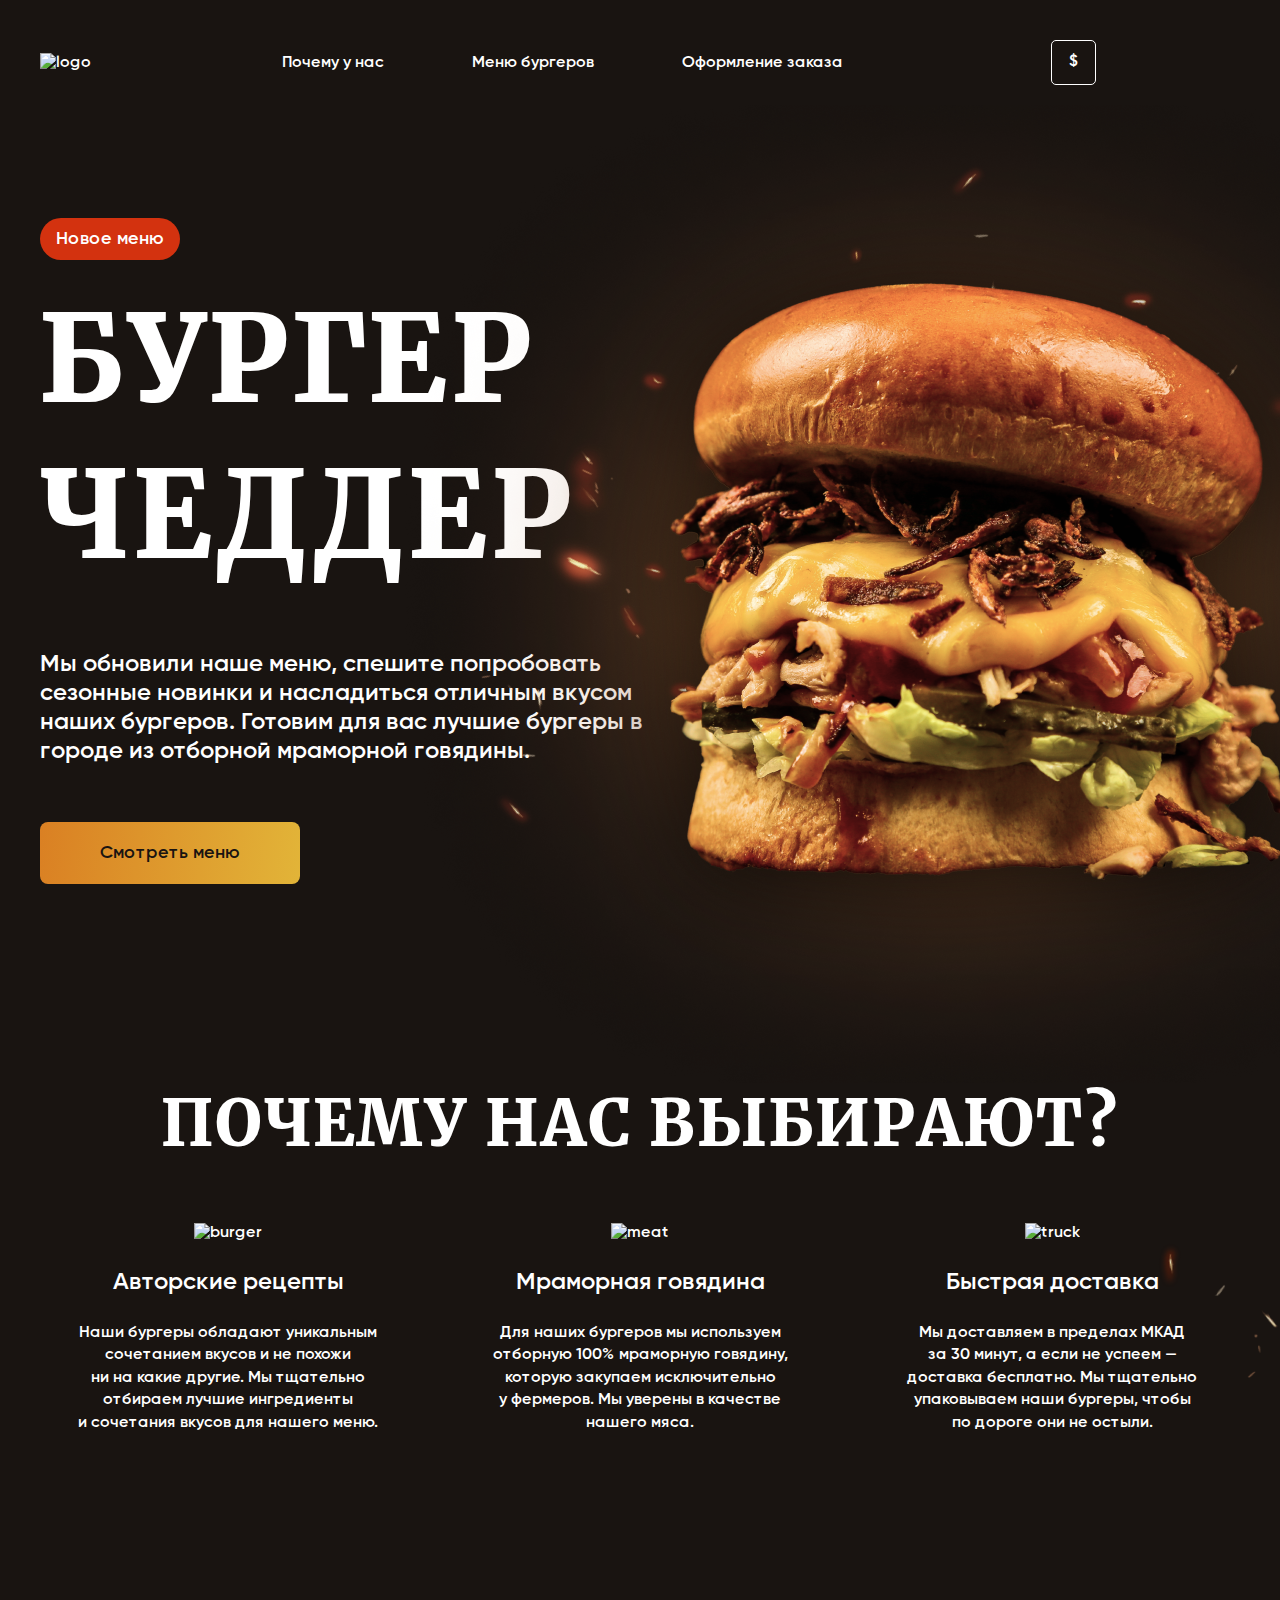
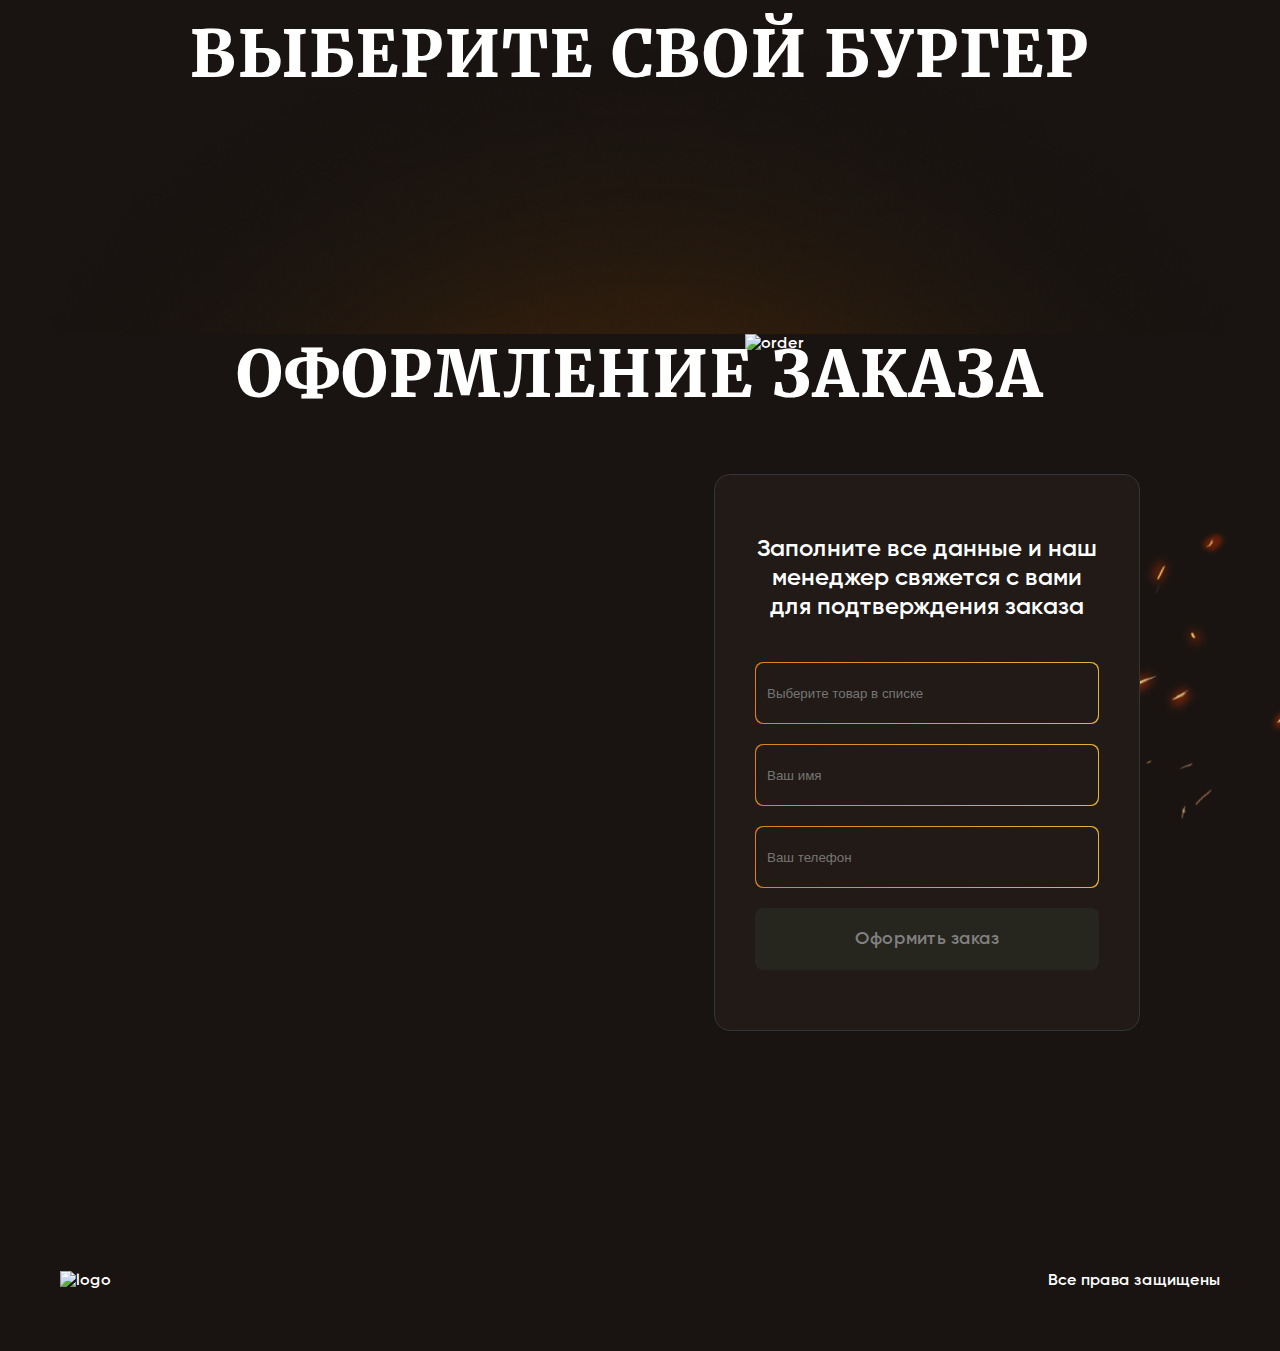
==== burgers/index.html @ 0de8d2a4 "update Burgers" ====
<!doctype html>
<html lang="en" data-critters-container>
<head>
  <meta charset="utf-8">
  <title>Burger House</title>
  <base href="/burgers/">
  <meta name="viewport" content="width=device-width, initial-scale=1">
  <link rel="icon" type="image/x-icon" href="favicon.ico">
<style>html{box-sizing:border-box}*,:after,:before{box-sizing:inherit;margin:0;padding:0}@font-face{font-family:Gilroy;src:url("./media/Gilroy-Semibold-ATRPHVXZ.ttf")}body{background-color:#191411;font-family:Gilroy,sans-serif;color:#fff}
</style><link rel="stylesheet" href="styles-APVLTQYB.css" media="print" onload="this.media='all'"><noscript><link rel="stylesheet" href="styles-APVLTQYB.css"></noscript></head>
<body>
  <app-root></app-root>
<script src="polyfills-LZBJRJJE.js" type="module"></script><script src="main-N4HAPNLY.js" type="module"></script></body>
</html>
---- burgers/styles-APVLTQYB.css ----
html{box-sizing:border-box}*,:after,:before{box-sizing:inherit;margin:0;padding:0}@font-face{font-family:Gilroy;src:url("./media/Gilroy-Semibold-ATRPHVXZ.ttf")}@font-face{font-family:Merriweather;src:url("./media/Merriweather-Black-36DOVHEN.ttf")}body{background-color:#191411;font-family:Gilroy,sans-serif;color:#fff}.button{padding:19px 50px;background:linear-gradient(96deg,#DA8023 0%,#E2B438 100%);border-radius:8px;font-family:Gilroy,sans-serif;font-size:18px;color:#191411;border:none;width:260px;height:62px;cursor:pointer;display:flex;align-items:center;justify-content:center;outline:none}.button:hover{background:linear-gradient(96deg,#ac6115 0%,#9e7a19 100%)}.button:disabled{cursor:not-allowed;color:gray;background:#3434}.container{max-width:1200px;margin:0 auto}.common-title{text-align:center;font-family:Merriweather,sans-serif;font-size:64px;font-style:80px;line-height:normal;letter-spacing:1.92px;text-transform:uppercase}.header{padding:40px 0}
---- burgers/styles-APVLTQYB.css ----
html{box-sizing:border-box}*,:after,:before{box-sizing:inherit;margin:0;padding:0}@font-face{font-family:Gilroy;src:url("./media/Gilroy-Semibold-ATRPHVXZ.ttf")}@font-face{font-family:Merriweather;src:url("./media/Merriweather-Black-36DOVHEN.ttf")}body{background-color:#191411;font-family:Gilroy,sans-serif;color:#fff}.button{padding:19px 50px;background:linear-gradient(96deg,#DA8023 0%,#E2B438 100%);border-radius:8px;font-family:Gilroy,sans-serif;font-size:18px;color:#191411;border:none;width:260px;height:62px;cursor:pointer;display:flex;align-items:center;justify-content:center;outline:none}.button:hover{background:linear-gradient(96deg,#ac6115 0%,#9e7a19 100%)}.button:disabled{cursor:not-allowed;color:gray;background:#3434}.container{max-width:1200px;margin:0 auto}.common-title{text-align:center;font-family:Merriweather,sans-serif;font-size:64px;font-style:80px;line-height:normal;letter-spacing:1.92px;text-transform:uppercase}.header{padding:40px 0}
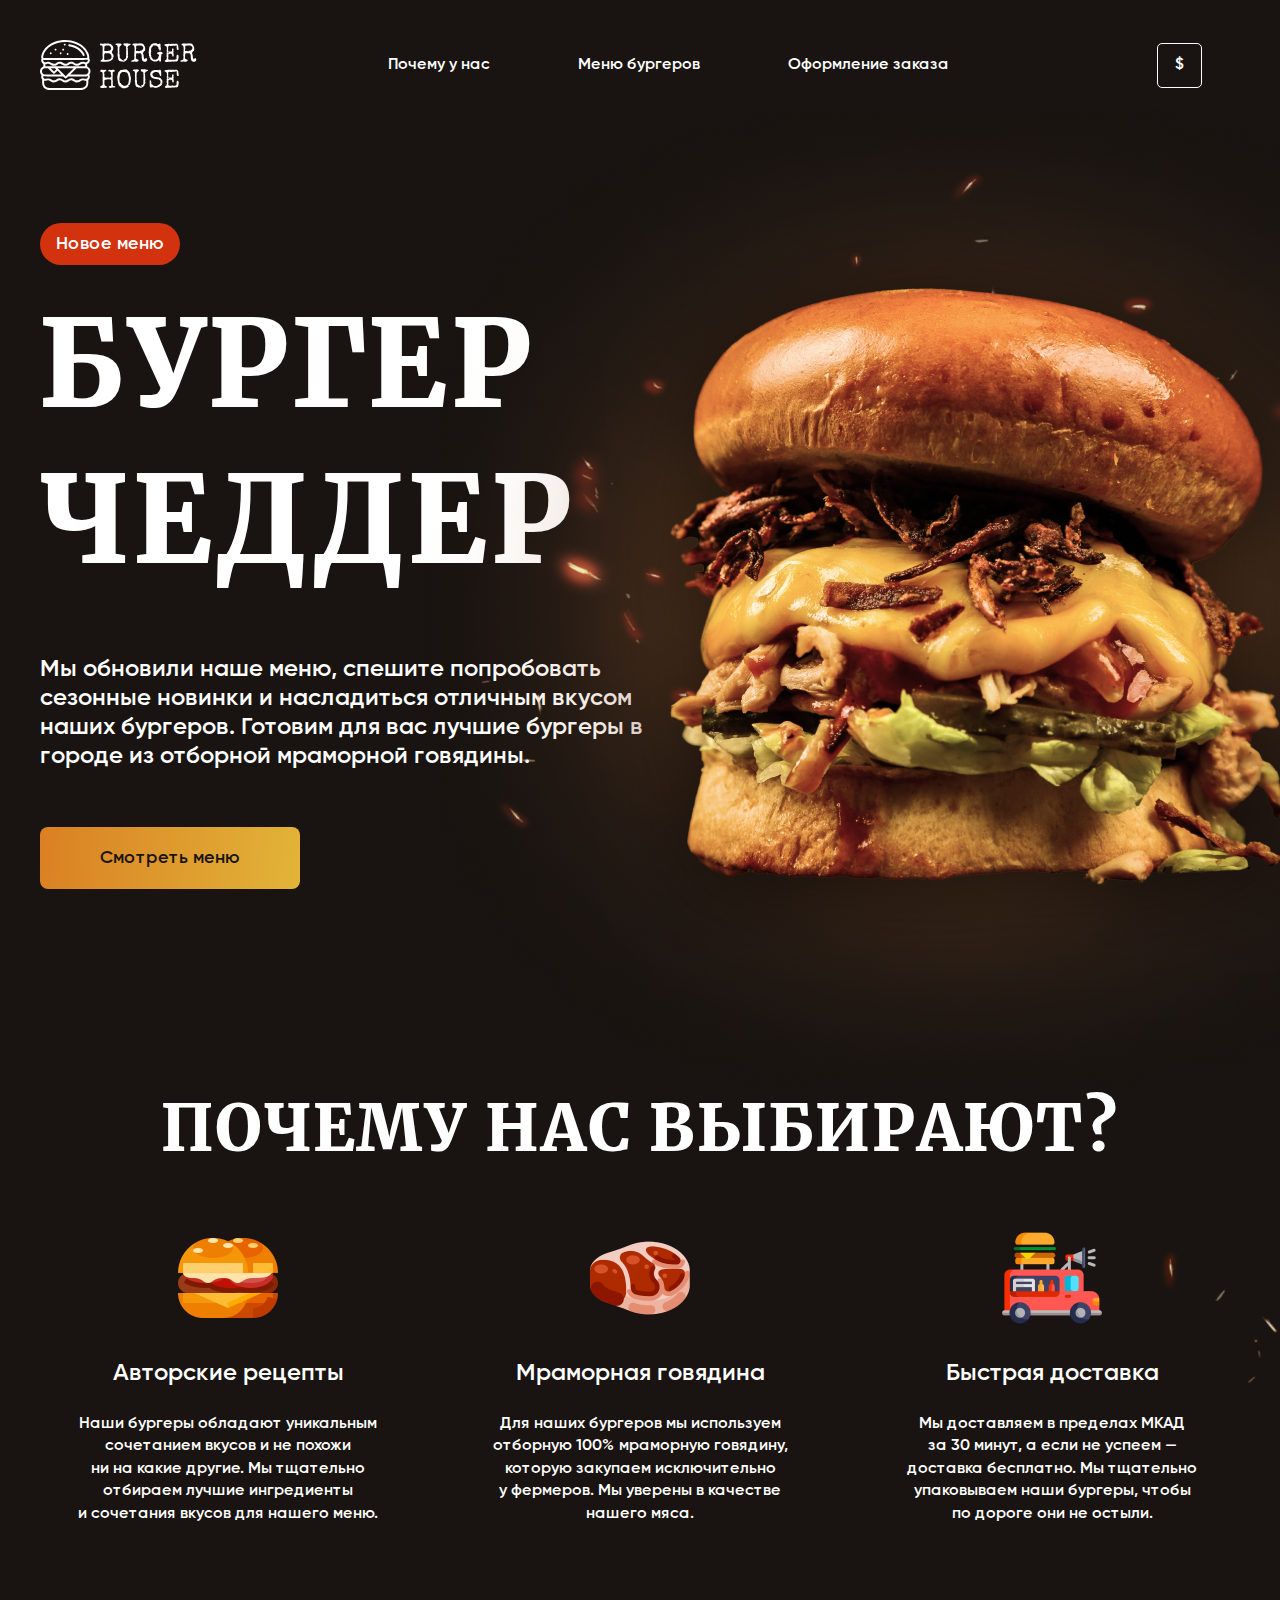
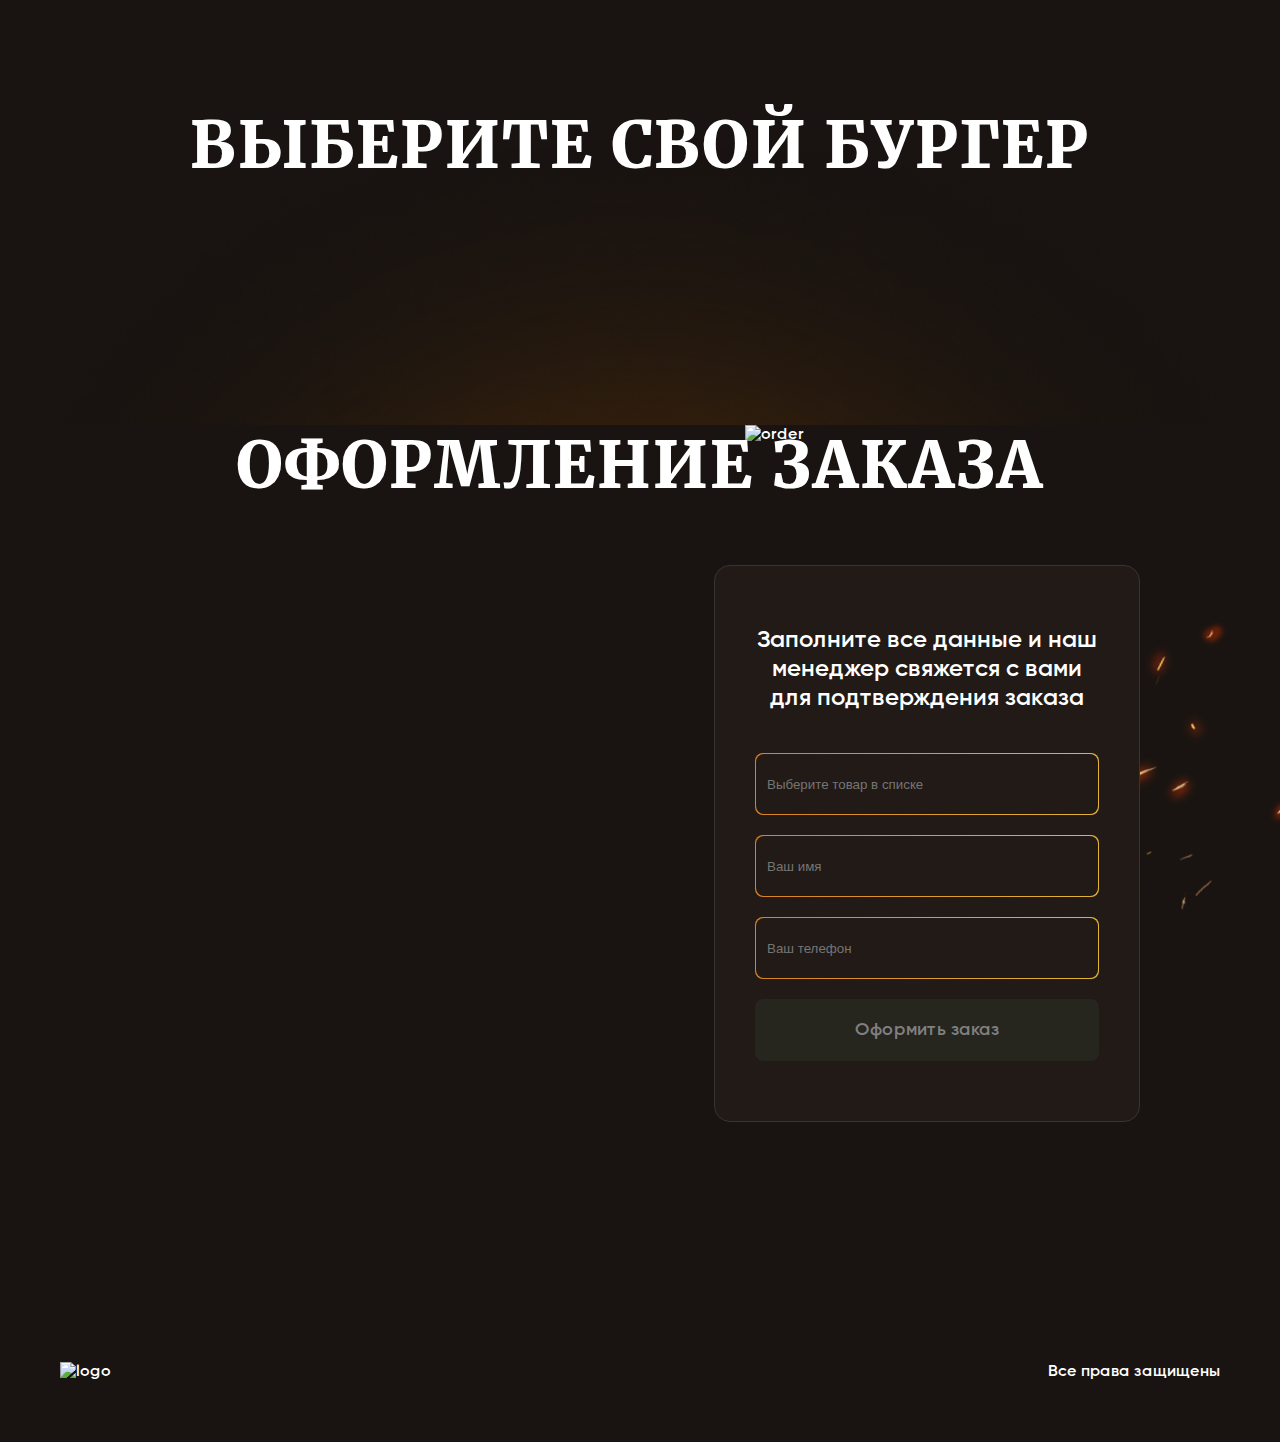
==== commit c28c58c8: "update Burgers" ====
--- a/burgers/index.html
+++ b/burgers/index.html
@@ -10,5 +10,5 @@
 </style><link rel="stylesheet" href="styles-APVLTQYB.css" media="print" onload="this.media='all'"><noscript><link rel="stylesheet" href="styles-APVLTQYB.css"></noscript></head>
 <body>
   <app-root></app-root>
-<script src="polyfills-LZBJRJJE.js" type="module"></script><script src="main-N4HAPNLY.js" type="module"></script></body>
+<script src="polyfills-LZBJRJJE.js" type="module"></script><script src="main-DJODEHQJ.js" type="module"></script></body>
 </html>
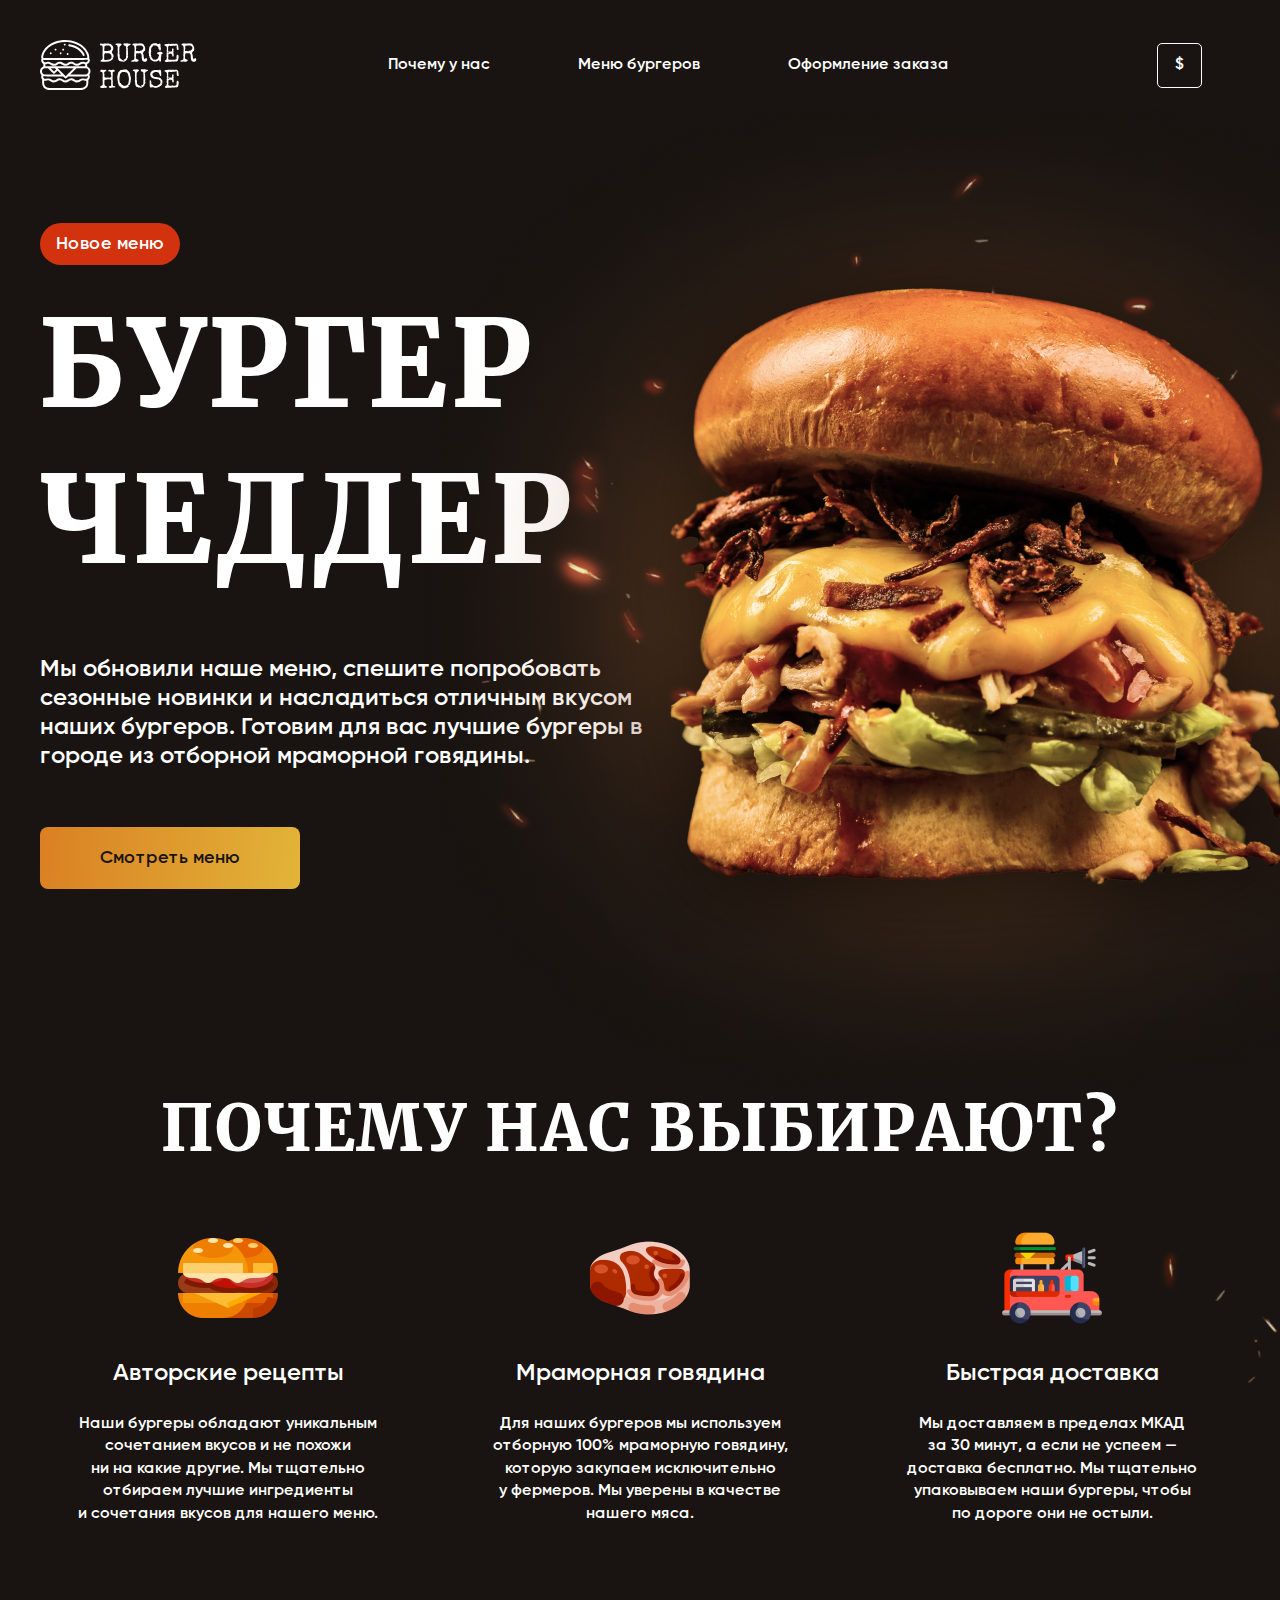
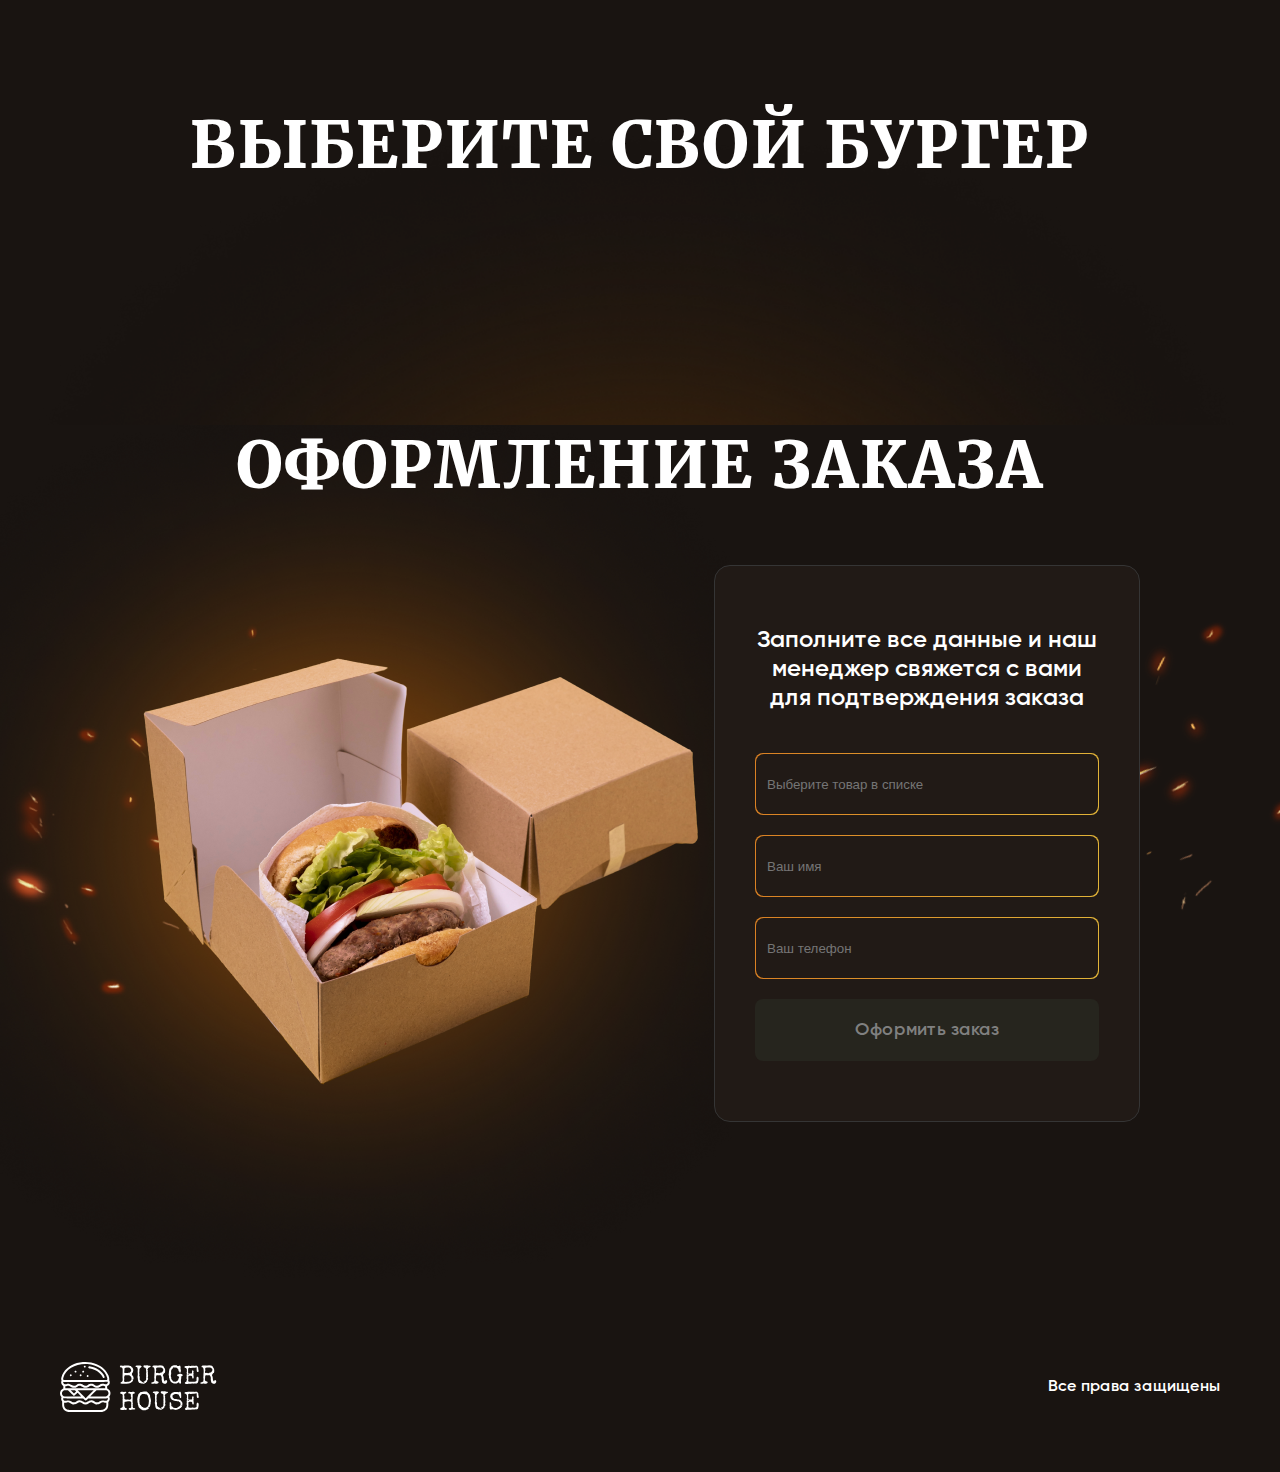
==== commit e1ab67f2: "update Burgers" ====
--- a/burgers/index.html
+++ b/burgers/index.html
@@ -10,5 +10,5 @@
 </style><link rel="stylesheet" href="styles-APVLTQYB.css" media="print" onload="this.media='all'"><noscript><link rel="stylesheet" href="styles-APVLTQYB.css"></noscript></head>
 <body>
   <app-root></app-root>
-<script src="polyfills-LZBJRJJE.js" type="module"></script><script src="main-DJODEHQJ.js" type="module"></script></body>
+<script src="polyfills-LZBJRJJE.js" type="module"></script><script src="main-35AB76JR.js" type="module"></script></body>
 </html>
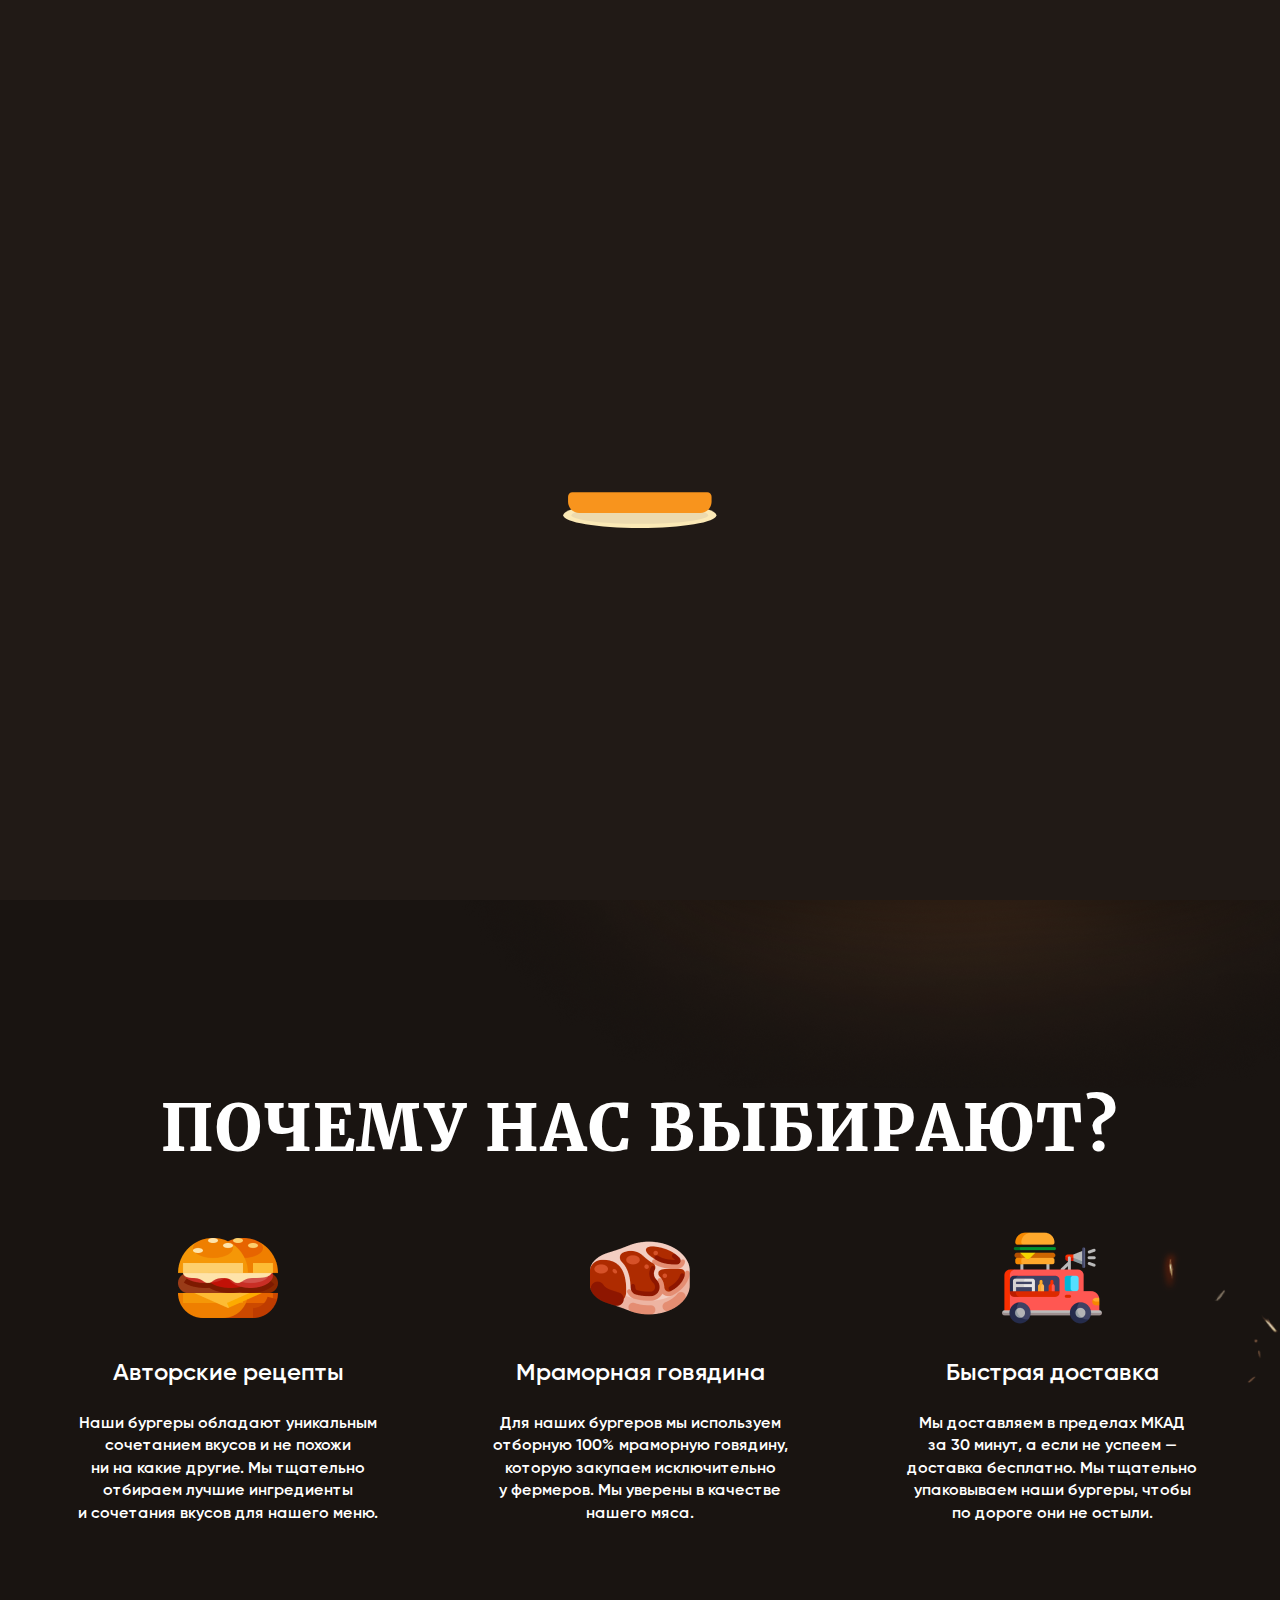
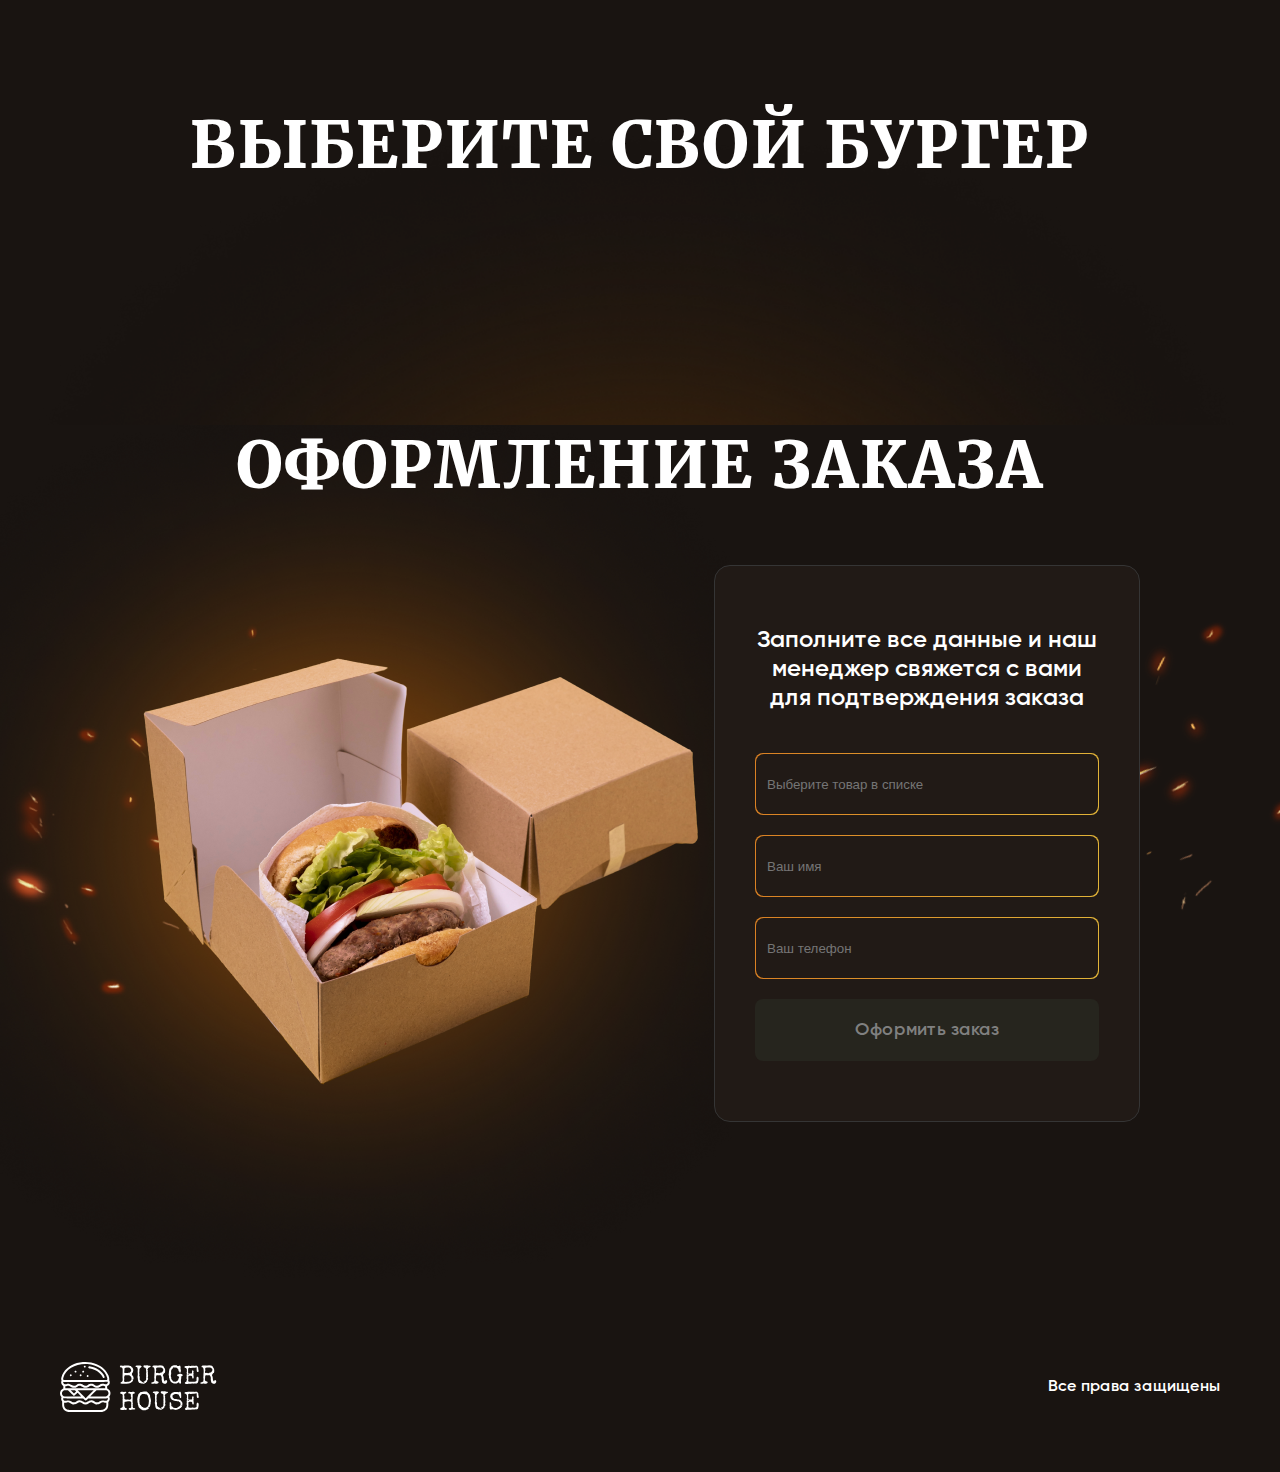
==== commit 276a919a: "update Burgers" ====
--- a/burgers/index.html
+++ b/burgers/index.html
@@ -1,4 +1,4 @@
-<!doctype html>
+<!DOCTYPE html>
 <html lang="en" data-critters-container>
 <head>
   <meta charset="utf-8">
@@ -10,5 +10,5 @@
 </style><link rel="stylesheet" href="styles-APVLTQYB.css" media="print" onload="this.media='all'"><noscript><link rel="stylesheet" href="styles-APVLTQYB.css"></noscript></head>
 <body>
   <app-root></app-root>
-<script src="polyfills-LZBJRJJE.js" type="module"></script><script src="main-35AB76JR.js" type="module"></script></body>
+<script src="polyfills-LZBJRJJE.js" type="module"></script><script src="scripts-CIPALRPH.js" defer></script><script src="main-ZDZC6E5G.js" type="module"></script></body>
 </html>
